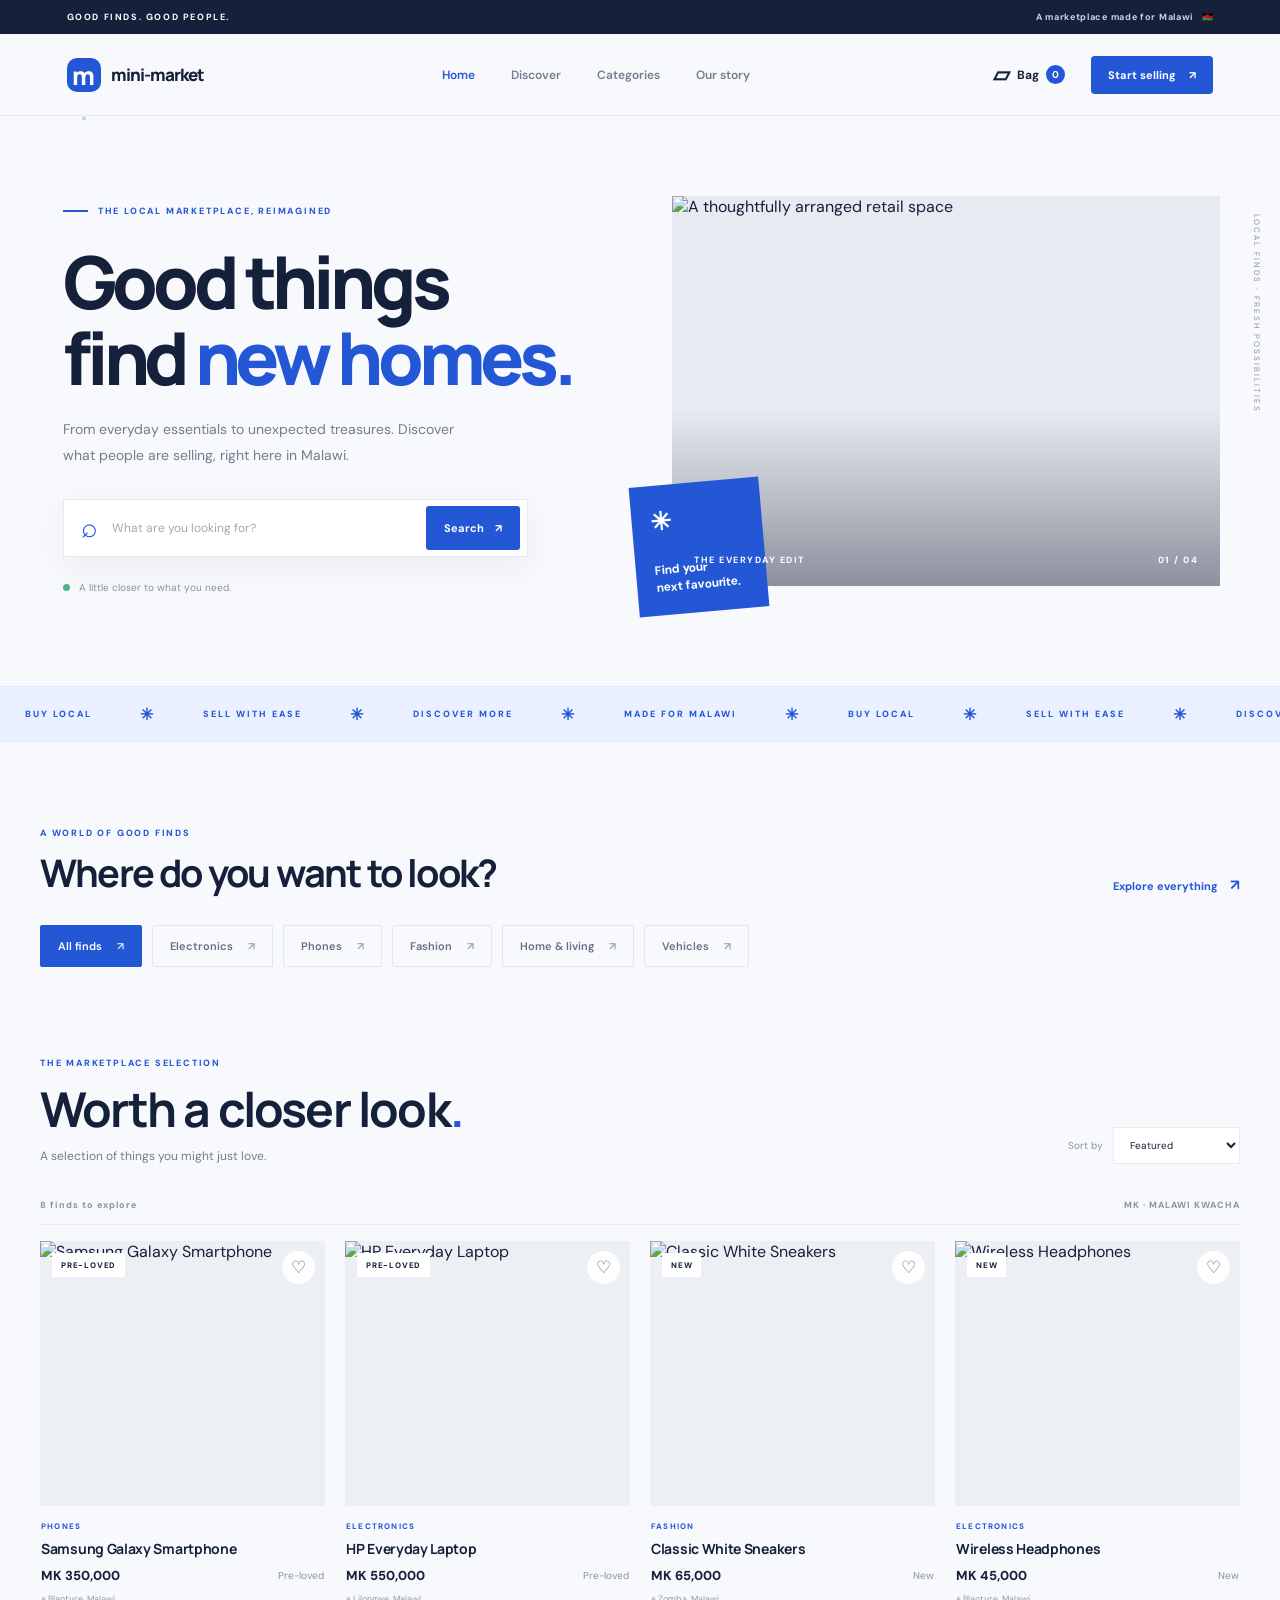
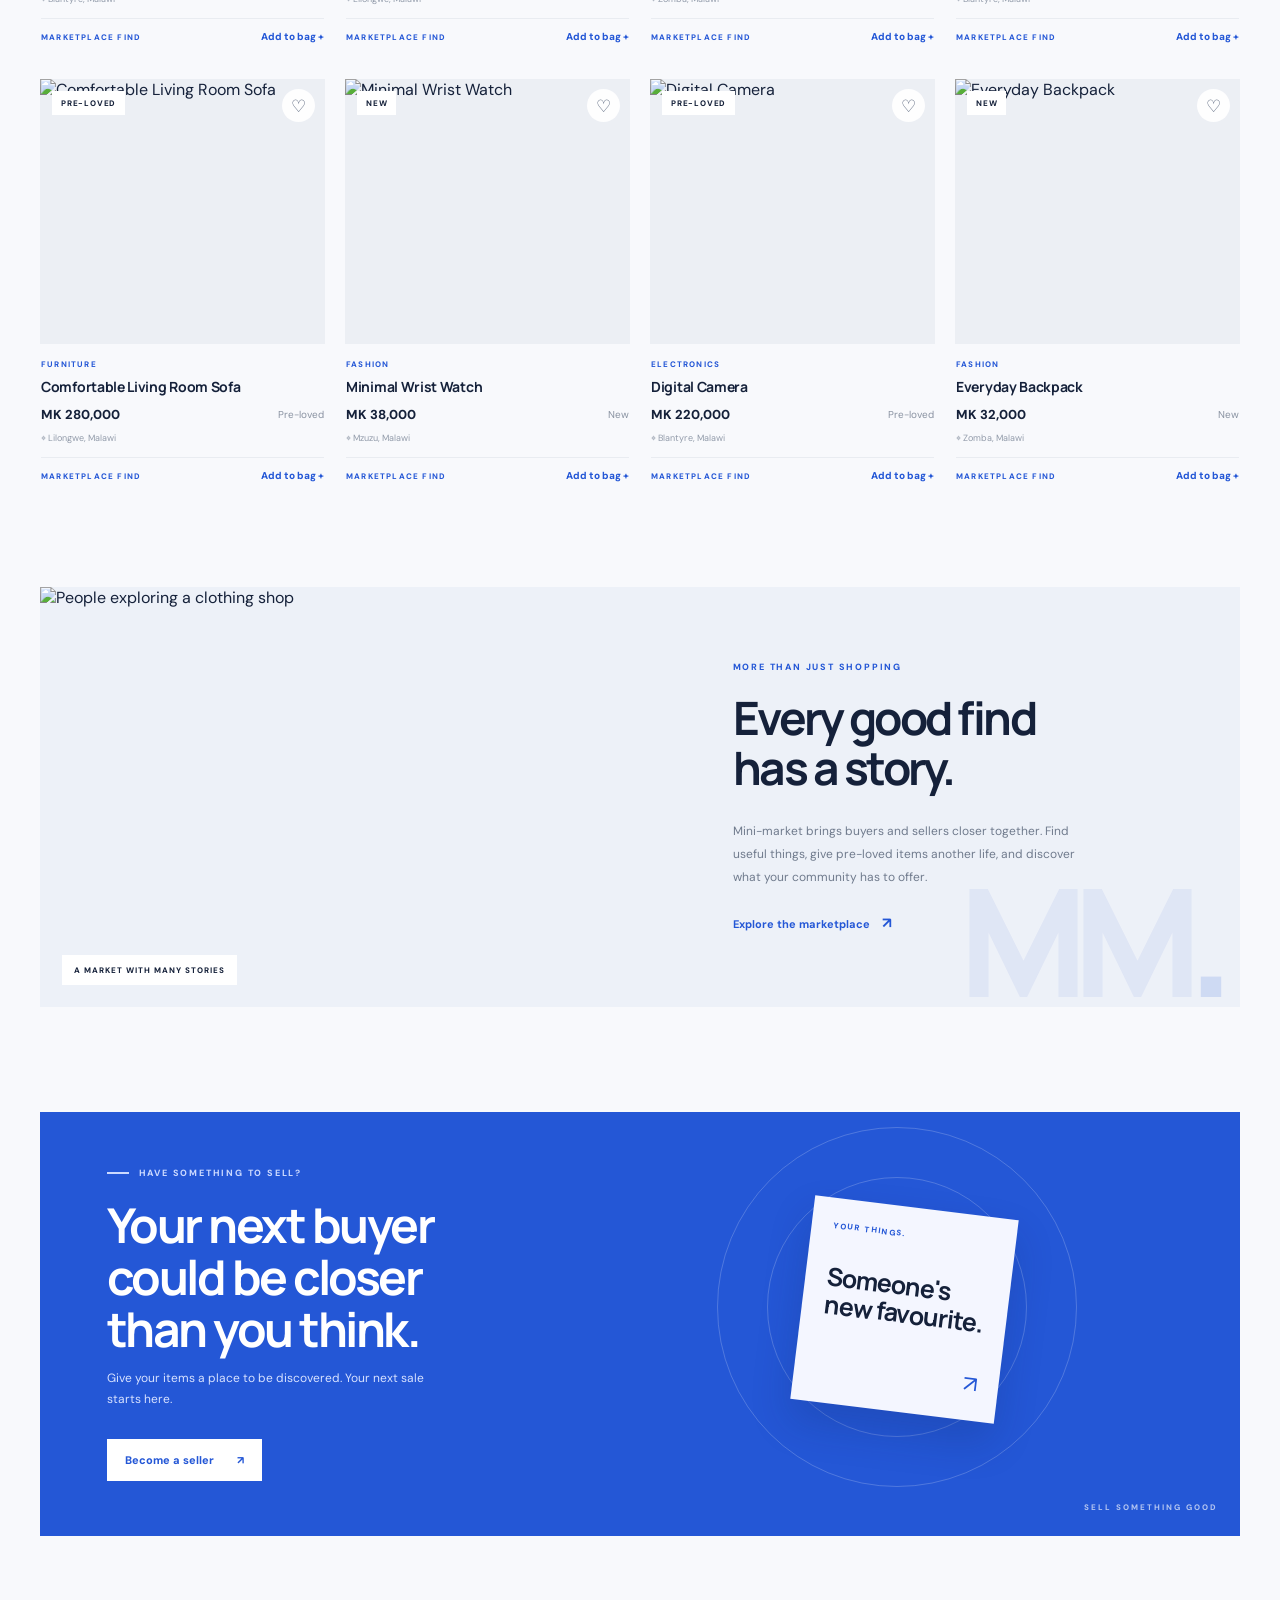
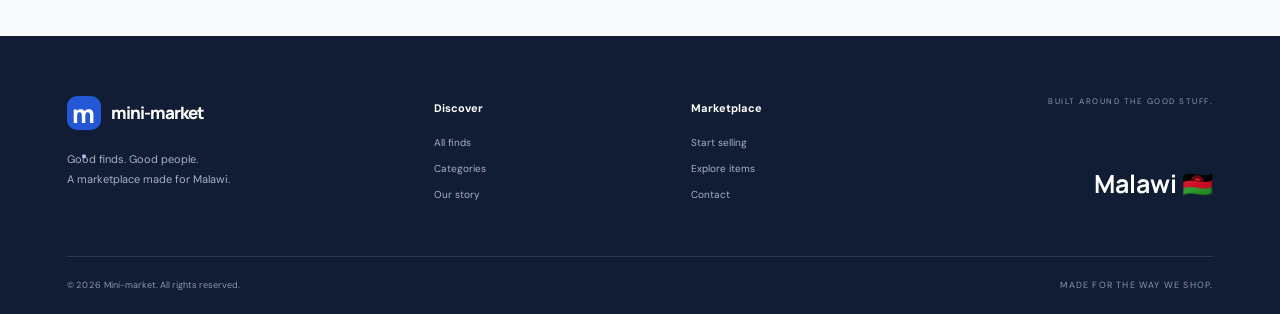
==== frontend/index.html @ 5439b8d1 "Redesign Mini-market frontend with editorial layout" ====
<!DOCTYPE html>
<html lang="en">
<head>
  <meta charset="UTF-8">
  <meta name="viewport" content="width=device-width, initial-scale=1.0">
  <meta name="theme-color" content="#f8f9fc">
  <meta name="description" content="Discover interesting finds and shop from sellers across Malawi with Mini-market.">
  <title>Mini-market — Good finds live here.</title>
  <link rel="preconnect" href="https://fonts.googleapis.com">
  <link rel="preconnect" href="https://fonts.gstatic.com" crossorigin>
  <link href="https://fonts.googleapis.com/css2?family=DM+Sans:wght@400;500;600;700;800&family=Manrope:wght@400;500;600;700;800&display=swap" rel="stylesheet">
  <link rel="stylesheet" href="css/style.css">
</head>
<body>

  <div class="topline">
    <span>GOOD FINDS. GOOD PEOPLE.</span>
    <span class="topline-right">A marketplace made for Malawi <span class="flag">🇲🇼</span></span>
  </div>

  <header class="site-header">
    <a href="#" class="wordmark" aria-label="Mini-market home">
      <span class="brand-symbol">m<span>.</span></span>
      <span class="brand-name">mini-market</span>
    </a>

    <nav class="desktop-nav" aria-label="Main navigation">
      <a class="nav-link active" href="#home">Home</a>
      <a class="nav-link" href="#discover">Discover</a>
      <a class="nav-link" href="#categories">Categories</a>
      <a class="nav-link" href="#about">Our story</a>
    </nav>

    <div class="header-actions">
      <button class="icon-button" id="cartButton" aria-label="Shopping bag">
        <span class="bag-icon">▱</span>
        <span class="cart-label">Bag</span>
        <span class="cart-count" id="cartCount">0</span>
      </button>
      <a href="#sell" class="sell-button">Start selling <span>↗</span></a>
      <button class="menu-toggle" id="menuToggle" aria-label="Open menu">☰</button>
    </div>
  </header>

  <nav class="mobile-nav" id="mobileNav">
    <a href="#home">Home</a>
    <a href="#discover">Discover</a>
    <a href="#categories">Categories</a>
    <a href="#about">Our story</a>
    <a href="#sell">Start selling</a>
  </nav>

  <main>
    <section class="hero section-wrap" id="home">
      <div class="hero-copy">
        <div class="eyebrow"><span class="eyebrow-line"></span> THE LOCAL MARKETPLACE, REIMAGINED</div>
        <h1>Good things<br>find <span>new homes.</span></h1>
        <p class="hero-description">
          From everyday essentials to unexpected treasures.
          Discover what people are selling, right here in Malawi.
        </p>

        <form class="hero-search" id="searchForm">
          <span class="search-icon">⌕</span>
          <input id="searchInput" type="search" placeholder="What are you looking for?" aria-label="Search products">
          <button type="submit">Search <span>↗</span></button>
        </form>

        <div class="hero-footnote">
          <span class="live-dot"></span>
          A little closer to what you need.
        </div>
      </div>

      <div class="hero-art">
        <div class="hero-image-frame">
          <img
            src="https://images.unsplash.com/photo-1441986300917-64674bd600d8?auto=format&fit=crop&w=1200&q=85"
            alt="A thoughtfully arranged retail space"
          >
          <div class="image-caption">
            <span>THE EVERYDAY EDIT</span>
            <span>01 / 04</span>
          </div>
        </div>
        <div class="hero-sticker">
          <span class="sticker-star">✳</span>
          <span>Find your<br>next favourite.</span>
        </div>
        <div class="hero-side-note">LOCAL FINDS · FRESH POSSIBILITIES</div>
      </div>
    </section>

    <section class="ticker" aria-label="Marketplace highlights">
      <div class="ticker-track">
        <span>BUY LOCAL</span><i>✳</i><span>SELL WITH EASE</span><i>✳</i>
        <span>DISCOVER MORE</span><i>✳</i><span>MADE FOR MALAWI</span><i>✳</i>
        <span>BUY LOCAL</span><i>✳</i><span>SELL WITH EASE</span><i>✳</i>
        <span>DISCOVER MORE</span><i>✳</i><span>MADE FOR MALAWI</span><i>✳</i>
      </div>
    </section>

    <section class="category-section section-wrap" id="categories">
      <div class="section-heading compact-heading">
        <div>
          <div class="eyebrow">A WORLD OF GOOD FINDS</div>
          <h2>Where do you want to look?</h2>
        </div>
        <a href="#discover" class="text-link">Explore everything <span>↗</span></a>
      </div>

      <div class="category-list" id="categoryList">
        <button class="category-chip active" data-category="All">All finds <span>↗</span></button>
        <button class="category-chip" data-category="Electronics">Electronics <span>↗</span></button>
        <button class="category-chip" data-category="Phones">Phones <span>↗</span></button>
        <button class="category-chip" data-category="Fashion">Fashion <span>↗</span></button>
        <button class="category-chip" data-category="Furniture">Home & living <span>↗</span></button>
        <button class="category-chip" data-category="Vehicles">Vehicles <span>↗</span></button>
      </div>
    </section>

    <section class="discover-section section-wrap" id="discover">
      <div class="section-heading discover-heading">
        <div>
          <div class="eyebrow">THE MARKETPLACE SELECTION</div>
          <h2>Worth a closer look<span class="blue-period">.</span></h2>
          <p class="section-subtitle">A selection of things you might just love.</p>
        </div>
        <div class="sort-wrap">
          <label for="sortSelect">Sort by</label>
          <select id="sortSelect">
            <option value="featured">Featured</option>
            <option value="low">Price: low to high</option>
            <option value="high">Price: high to low</option>
            <option value="newest">Newest first</option>
          </select>
        </div>
      </div>

      <div class="results-line">
        <span id="resultCount">A few good finds</span>
        <span>MK · MALAWI KWACHA</span>
      </div>

      <div class="product-grid" id="productGrid"></div>
      <div class="empty-state" id="emptyState" hidden>
        <span>⌕</span>
        <h3>Nothing here just yet.</h3>
        <p>Try another search or explore a different category.</p>
        <button id="clearFilters">Show all finds</button>
      </div>
    </section>

    <section class="local-story section-wrap" id="about">
      <div class="story-image">
        <img src="https://images.unsplash.com/photo-1483985988355-763728e1935b?auto=format&fit=crop&w=1000&q=85" alt="People exploring a clothing shop">
        <span class="story-image-tag">A MARKET WITH MANY STORIES</span>
      </div>
      <div class="story-copy">
        <div class="eyebrow">MORE THAN JUST SHOPPING</div>
        <h2>Every good find has a story.</h2>
        <p>
          Mini-market brings buyers and sellers closer together.
          Find useful things, give pre-loved items another life,
          and discover what your community has to offer.
        </p>
        <a href="#discover" class="dark-link">Explore the marketplace <span>↗</span></a>
        <div class="story-mark">MM<span>.</span></div>
      </div>
    </section>

    <section class="sell-section section-wrap" id="sell">
      <div class="sell-copy">
        <div class="eyebrow light-eyebrow">HAVE SOMETHING TO SELL?</div>
        <h2>Your next buyer<br>could be closer<br>than you think.</h2>
        <p>Give your items a place to be discovered. Your next sale starts here.</p>
        <a href="#sell" class="sell-cta">Become a seller <span>↗</span></a>
      </div>
      <div class="sell-art">
        <div class="sell-circle circle-one"></div>
        <div class="sell-circle circle-two"></div>
        <div class="sell-note">
          <span>YOUR THINGS.</span>
          <strong>Someone's<br>new favourite.</strong>
          <span class="note-arrow">↗</span>
        </div>
        <span class="sell-decoration">SELL SOMETHING GOOD</span>
      </div>
    </section>
  </main>

  <footer class="site-footer">
    <div class="footer-main">
      <div class="footer-brand">
        <a href="#" class="wordmark footer-wordmark">
          <span class="brand-symbol">m<span>.</span></span>
          <span class="brand-name">mini-market</span>
        </a>
        <p>Good finds. Good people.<br>A marketplace made for Malawi.</p>
      </div>
      <div class="footer-column">
        <h3>Discover</h3>
        <a href="#discover">All finds</a>
        <a href="#categories">Categories</a>
        <a href="#about">Our story</a>
      </div>
      <div class="footer-column">
        <h3>Marketplace</h3>
        <a href="#sell">Start selling</a>
        <a href="#discover">Explore items</a>
        <a href="#sell">Contact</a>
      </div>
      <div class="footer-note">
        <span>BUILT AROUND THE GOOD STUFF.</span>
        <strong>Malawi <span>🇲🇼</span></strong>
      </div>
    </div>
    <div class="footer-bottom">
      <span>© <span id="year"></span> Mini-market. All rights reserved.</span>
      <span>MADE FOR THE WAY WE SHOP.</span>
    </div>
  </footer>

  <div class="toast" id="toast" role="status" aria-live="polite"></div>

  <script src="js/app.js"></script>
</body>
</html>
---- frontend/css/style.css ----
:root {
  --blue: #2457d6;
  --blue-dark: #1946b8;
  --ink: #15213a;
  --muted: #737d8e;
  --paper: #f8f9fc;
  --white: #ffffff;
  --line: #e8ebf1;
  --soft-blue: #edf2ff;
  --font: "DM Sans", sans-serif;
  --display: "Manrope", sans-serif;
}

* { box-sizing: border-box; }
html { scroll-behavior: smooth; }
body {
  margin: 0;
  color: var(--ink);
  background: var(--paper);
  font-family: var(--font);
  -webkit-font-smoothing: antialiased;
}
a { color: inherit; text-decoration: none; }
button, input, select { font: inherit; }
button { cursor: pointer; }
img { display: block; max-width: 100%; }
.section-wrap { width: min(1200px, calc(100% - 64px)); margin-inline: auto; }

.topline {
  height: 34px;
  padding: 0 5.2%;
  display: flex;
  justify-content: space-between;
  align-items: center;
  background: var(--ink);
  color: #fff;
  font-size: 9px;
  font-weight: 700;
  letter-spacing: 1.6px;
}
.topline-right { color: #cbd4e6; letter-spacing: .7px; }
.flag { margin-left: 5px; }

.site-header {
  height: 82px;
  padding: 0 5.2%;
  display: flex;
  align-items: center;
  justify-content: space-between;
  background: rgba(248,249,252,.96);
  border-bottom: 1px solid var(--line);
  position: sticky;
  top: 0;
  z-index: 20;
  backdrop-filter: blur(16px);
}
.wordmark { display: inline-flex; align-items: center; gap: 10px; }
.brand-symbol {
  width: 34px;
  height: 34px;
  border-radius: 10px;
  display: grid;
  place-items: center;
  background: var(--blue);
  color: white;
  font-family: var(--display);
  font-size: 25px;
  font-weight: 800;
  letter-spacing: -3px;
  padding-right: 3px;
}
.brand-symbol span { color: #b9ccff; }
.brand-name {
  font-family: var(--display);
  font-size: 17px;
  font-weight: 800;
  letter-spacing: -1px;
}
.desktop-nav { display: flex; gap: 36px; align-items: center; }
.nav-link {
  color: #737d8e;
  font-size: 12px;
  font-weight: 600;
  transition: color .2s;
}
.nav-link:hover, .nav-link.active { color: var(--blue); }
.header-actions { display: flex; align-items: center; gap: 20px; }
.icon-button {
  border: 0;
  background: transparent;
  color: var(--ink);
  display: flex;
  align-items: center;
  gap: 7px;
  font-size: 12px;
  font-weight: 700;
}
.bag-icon { font-size: 22px; }
.cart-count {
  min-width: 19px;
  height: 19px;
  padding: 0 5px;
  border-radius: 20px;
  display: grid;
  place-items: center;
  color: white;
  background: var(--blue);
  font-size: 10px;
}
.sell-button {
  background: var(--blue);
  color: white;
  padding: 12px 17px;
  border-radius: 4px;
  font-size: 11px;
  font-weight: 700;
  transition: background .2s, transform .2s;
}
.sell-button:hover { background: var(--blue-dark); transform: translateY(-2px); }
.sell-button span { margin-left: 10px; }
.menu-toggle, .mobile-nav { display: none; }

/* Hero */
.hero {
  min-height: 570px;
  padding-top: 72px;
  padding-bottom: 75px;
  display: grid;
  grid-template-columns: 1fr 1fr;
  align-items: center;
  gap: 64px;
}
.hero-copy { padding: 10px 0 10px 4%; }
.eyebrow {
  display: flex;
  align-items: center;
  gap: 10px;
  color: var(--blue);
  font-size: 9px;
  font-weight: 800;
  letter-spacing: 1.8px;
}
.eyebrow-line { width: 25px; height: 2px; background: var(--blue); }
.hero h1 {
  margin: 27px 0 20px;
  font-family: var(--display);
  font-size: clamp(48px, 5.7vw, 76px);
  line-height: 1.04;
  letter-spacing: -5px;
  font-weight: 800;
}
.hero h1 span { color: var(--blue); }
.hero-description {
  max-width: 410px;
  color: var(--muted);
  font-size: 14px;
  line-height: 1.9;
}
.hero-search {
  width: min(100%, 465px);
  height: 58px;
  display: flex;
  align-items: center;
  gap: 12px;
  padding: 6px 7px 6px 17px;
  margin-top: 30px;
  background: white;
  border: 1px solid #e6e9f0;
  box-shadow: 0 10px 35px rgba(27,43,77,.06);
}
.search-icon { color: var(--blue); font-size: 28px; line-height: 1; }
.hero-search input {
  flex: 1;
  min-width: 0;
  border: 0;
  outline: 0;
  color: var(--ink);
  font-size: 12px;
}
.hero-search input::placeholder { color: #a1a8b5; }
.hero-search button {
  height: 44px;
  padding: 0 18px;
  border: 0;
  border-radius: 3px;
  color: white;
  background: var(--blue);
  font-size: 11px;
  font-weight: 700;
}
.hero-search button span { margin-left: 8px; }
.hero-footnote {
  margin-top: 24px;
  color: #8992a1;
  font-size: 10px;
  display: flex;
  align-items: center;
  gap: 9px;
}
.live-dot { width: 7px; height: 7px; background: #4bb68a; border-radius: 50%; }

.hero-art { position: relative; padding: 0 20px 18px 0; }
.hero-image-frame {
  position: relative;
  height: 390px;
  overflow: hidden;
  background: #e7eaf1;
}
.hero-image-frame::after {
  content: "";
  position: absolute;
  inset: 55% 0 0;
  background: linear-gradient(transparent, rgba(12,22,42,.42));
}
.hero-image-frame img { width: 100%; height: 100%; object-fit: cover; }
.image-caption {
  position: absolute;
  bottom: 20px;
  left: 22px;
  right: 22px;
  z-index: 1;
  display: flex;
  justify-content: space-between;
  color: white;
  font-size: 9px;
  font-weight: 700;
  letter-spacing: 1.5px;
}
.hero-sticker {
  position: absolute;
  left: -38px;
  bottom: -8px;
  width: 130px;
  height: 130px;
  padding: 19px;
  display: flex;
  flex-direction: column;
  justify-content: space-between;
  background: var(--blue);
  color: white;
  font-size: 12px;
  font-weight: 700;
  line-height: 1.4;
  transform: rotate(-5deg);
}
.sticker-star { font-size: 25px; }
.hero-side-note {
  position: absolute;
  right: -22px;
  top: 18px;
  writing-mode: vertical-rl;
  color: #8992a1;
  font-size: 8px;
  letter-spacing: 2px;
}

/* Moving editorial strip */
.ticker {
  overflow: hidden;
  background: #eaf0ff;
  border-top: 1px solid #dfe7ff;
  border-bottom: 1px solid #dfe7ff;
}
.ticker-track {
  min-width: max-content;
  height: 54px;
  display: flex;
  align-items: center;
  justify-content: space-around;
  gap: 48px;
  padding: 0 25px;
  color: var(--blue);
  font-size: 9px;
  font-weight: 800;
  letter-spacing: 2px;
}
.ticker-track i { font-style: normal; font-size: 16px; }

/* Categories */
.category-section { padding-top: 85px; padding-bottom: 70px; }
.section-heading {
  display: flex;
  align-items: end;
  justify-content: space-between;
  gap: 30px;
}
.section-heading h2 {
  margin: 12px 0 0;
  font-family: var(--display);
  font-size: clamp(27px, 3vw, 38px);
  line-height: 1.15;
  letter-spacing: -1.8px;
}
.text-link, .dark-link {
  font-size: 11px;
  font-weight: 700;
  color: var(--blue);
  white-space: nowrap;
}
.text-link span, .dark-link span { margin-left: 9px; font-size: 15px; }
.category-list {
  display: flex;
  gap: 10px;
  flex-wrap: wrap;
  margin-top: 30px;
}
.category-chip {
  padding: 13px 17px;
  border: 1px solid #e2e6ee;
  background: transparent;
  color: #657084;
  border-radius: 2px;
  font-size: 11px;
  font-weight: 600;
  transition: .2s ease;
}
.category-chip span { margin-left: 12px; color: #9aa4b5; }
.category-chip:hover, .category-chip.active {
  border-color: var(--blue);
  background: var(--blue);
  color: white;
}
.category-chip.active span, .category-chip:hover span { color: #dce6ff; }

/* Product discovery */
.discover-section { padding-top: 20px; padding-bottom: 105px; }
.discover-heading { align-items: end; }
.discover-heading h2 { font-size: clamp(32px, 4vw, 48px); }
.blue-period { color: var(--blue); }
.section-subtitle { color: var(--muted); font-size: 12px; margin: 12px 0 0; }
.sort-wrap { display: flex; align-items: center; gap: 10px; color: #8992a1; font-size: 10px; }
.sort-wrap select {
  padding: 10px 12px;
  border: 1px solid var(--line);
  background: white;
  color: var(--ink);
  font-size: 10px;
  outline: none;
}
.results-line {
  display: flex;
  justify-content: space-between;
  margin: 35px 0 16px;
  padding-bottom: 13px;
  border-bottom: 1px solid var(--line);
  color: #8992a1;
  font-size: 9px;
  font-weight: 700;
  letter-spacing: 1px;
}
.product-grid {
  display: grid;
  grid-template-columns: repeat(4, minmax(0, 1fr));
  gap: 36px 20px;
}
.product-card { min-width: 0; }
.product-photo {
  position: relative;
  height: 265px;
  overflow: hidden;
  background: #eceff4;
}
.product-photo img {
  width: 100%;
  height: 100%;
  object-fit: cover;
  transition: transform .5s cubic-bezier(.2,.7,.2,1);
}
.product-card:hover .product-photo img { transform: scale(1.055); }
.product-tag {
  position: absolute;
  top: 12px;
  left: 12px;
  padding: 7px 9px;
  background: white;
  color: var(--ink);
  font-size: 8px;
  font-weight: 800;
  letter-spacing: .8px;
  text-transform: uppercase;
}
.favourite-button {
  position: absolute;
  top: 10px;
  right: 10px;
  width: 33px;
  height: 33px;
  border: 0;
  border-radius: 50%;
  background: rgba(255,255,255,.94);
  color: #536078;
  font-size: 17px;
}
.favourite-button.is-favourite { color: #e34e69; }
.product-info { padding: 15px 1px 0; }
.product-category {
  color: var(--blue);
  font-size: 8px;
  font-weight: 800;
  letter-spacing: 1.2px;
  text-transform: uppercase;
}
.product-title {
  margin: 8px 0 9px;
  font-family: var(--display);
  font-size: 14px;
  font-weight: 700;
  letter-spacing: -.3px;
  line-height: 1.4;
}
.product-meta {
  display: flex;
  align-items: center;
  justify-content: space-between;
  gap: 8px;
  color: #8992a1;
  font-size: 10px;
}
.product-price { color: var(--ink); font-size: 13px; font-weight: 800; }
.product-location { margin-top: 9px; color: #929baa; font-size: 9px; }
.product-bottom {
  display: flex;
  align-items: center;
  justify-content: space-between;
  margin-top: 13px;
  padding-top: 11px;
  border-top: 1px solid #e9ecf1;
}
.add-button {
  border: 0;
  padding: 0;
  color: var(--blue);
  background: transparent;
  font-size: 10px;
  font-weight: 800;
}
.add-button:hover { color: var(--blue-dark); }
.empty-state { padding: 70px 20px; text-align: center; }
.empty-state > span { color: var(--blue); font-size: 38px; }
.empty-state h3 { font-family: var(--display); font-size: 22px; }
.empty-state p { color: var(--muted); font-size: 12px; }
.empty-state button {
  margin-top: 15px;
  padding: 12px 18px;
  border: 0;
  background: var(--blue);
  color: white;
  font-size: 11px;
}

/* Brand story */
.local-story {
  display: grid;
  grid-template-columns: 1.05fr .95fr;
  min-height: 420px;
  margin-bottom: 105px;
  background: #edf1f8;
}
.story-image { position: relative; min-height: 420px; overflow: hidden; }
.story-image img { width: 100%; height: 100%; position: absolute; object-fit: cover; }
.story-image-tag {
  position: absolute;
  left: 22px;
  bottom: 22px;
  padding: 10px 12px;
  background: white;
  color: var(--ink);
  font-size: 8px;
  font-weight: 800;
  letter-spacing: 1px;
}
.story-copy {
  position: relative;
  display: flex;
  flex-direction: column;
  align-items: flex-start;
  justify-content: center;
  padding: 55px 11%;
  overflow: hidden;
}
.story-copy h2 {
  max-width: 360px;
  margin: 20px 0 14px;
  font-family: var(--display);
  font-size: clamp(32px, 3.6vw, 46px);
  line-height: 1.1;
  letter-spacing: -2.5px;
}
.story-copy p {
  max-width: 360px;
  color: #707b8d;
  font-size: 12px;
  line-height: 1.9;
  margin-bottom: 25px;
}
.story-mark {
  position: absolute;
  right: 20px;
  bottom: -35px;
  color: rgba(36,87,214,.07);
  font-family: var(--display);
  font-size: 150px;
  font-weight: 800;
  letter-spacing: -15px;
}
.story-mark span { color: rgba(36,87,214,.15); }

/* Seller panel */
.sell-section {
  min-height: 390px;
  margin-bottom: 100px;
  display: grid;
  grid-template-columns: 1fr .8fr;
  overflow: hidden;
  background: var(--blue);
  color: white;
}
.sell-copy { padding: 55px 10%; }
.light-eyebrow { color: #cbd9ff; }
.light-eyebrow::before { content: ""; width: 22px; height: 2px; background: #cbd9ff; }
.sell-copy h2 {
  margin: 20px 0 13px;
  font-family: var(--display);
  font-size: clamp(34px, 4vw, 48px);
  line-height: 1.08;
  letter-spacing: -2.5px;
}
.sell-copy p { max-width: 340px; color: #d8e2ff; font-size: 12px; line-height: 1.8; }
.sell-cta {
  display: inline-block;
  margin-top: 16px;
  padding: 14px 18px;
  background: white;
  color: var(--blue);
  font-size: 11px;
  font-weight: 800;
}
.sell-cta span { margin-left: 20px; }
.sell-art { position: relative; overflow: hidden; min-height: 390px; }
.sell-circle {
  position: absolute;
  border: 1px solid rgba(255,255,255,.2);
  border-radius: 50%;
}
.circle-one { width: 360px; height: 360px; top: 15px; left: 10px; }
.circle-two { width: 260px; height: 260px; top: 65px; left: 60px; }
.sell-note {
  position: absolute;
  top: 95px;
  left: 95px;
  width: 205px;
  height: 205px;
  padding: 22px;
  display: flex;
  flex-direction: column;
  justify-content: space-between;
  background: #f4f6ff;
  color: var(--ink);
  transform: rotate(7deg);
  box-shadow: 0 20px 40px rgba(13,33,92,.2);
}
.sell-note > span:first-child { color: var(--blue); font-size: 8px; font-weight: 800; letter-spacing: 1.4px; }
.sell-note strong { font-family: var(--display); font-size: 25px; line-height: 1.1; letter-spacing: -1px; }
.note-arrow { align-self: flex-end; color: var(--blue); font-size: 23px; }
.sell-decoration {
  position: absolute;
  bottom: 24px;
  right: 22px;
  color: rgba(255,255,255,.65);
  font-size: 8px;
  font-weight: 800;
  letter-spacing: 2px;
}

/* Footer */
.site-footer { background: #111d34; color: white; padding: 60px 5.2% 0; }
.footer-main {
  display: grid;
  grid-template-columns: 1.5fr 1fr 1fr 1.2fr;
  gap: 35px;
  padding-bottom: 55px;
}
.footer-wordmark .brand-name { color: white; }
.footer-brand p { color: #a6b1c5; font-size: 11px; line-height: 1.8; margin-top: 20px; }
.footer-column { display: flex; flex-direction: column; gap: 13px; }
.footer-column h3 { margin: 5px 0 8px; color: white; font-size: 11px; }
.footer-column a { color: #a6b1c5; font-size: 10px; }
.footer-column a:hover { color: white; }
.footer-note { display: flex; flex-direction: column; align-items: flex-end; justify-content: space-between; }
.footer-note > span { color: #8e9bb2; font-size: 8px; letter-spacing: 1.5px; }
.footer-note strong { font-family: var(--display); font-size: 25px; }
.footer-bottom {
  min-height: 58px;
  border-top: 1px solid rgba(255,255,255,.12);
  display: flex;
  align-items: center;
  justify-content: space-between;
  color: #8997ae;
  font-size: 9px;
}
.footer-bottom span:last-child { letter-spacing: 1.2px; }

/* Feedback */
.toast {
  position: fixed;
  left: 50%;
  bottom: 25px;
  z-index: 50;
  padding: 13px 20px;
  background: var(--ink);
  color: white;
  font-size: 11px;
  box-shadow: 0 10px 35px rgba(0,0,0,.15);
  opacity: 0;
  transform: translate(-50%, 15px);
  pointer-events: none;
  transition: .25s ease;
}
.toast.show { opacity: 1; transform: translate(-50%, 0); }

@media (max-width: 950px) {
  .section-wrap { width: min(100% - 42px, 760px); }
  .desktop-nav { gap: 19px; }
  .hero { gap: 35px; min-height: 510px; }
  .hero-copy { padding-left: 0; }
  .hero h1 { letter-spacing: -3px; }
  .hero-image-frame { height: 340px; }
  .product-grid { grid-template-columns: repeat(2, minmax(0, 1fr)); gap: 30px 18px; }
  .product-photo { height: 290px; }
  .story-copy { padding: 40px 8%; }
}
@media (max-width: 650px) {
  .section-wrap { width: calc(100% - 36px); }
  .topline { padding: 0 18px; font-size: 8px; letter-spacing: 1px; }
  .topline-right { font-size: 0; }
  .topline-right .flag { font-size: 13px; }
  .site-header { height: 68px; padding: 0 18px; }
  .brand-name { font-size: 15px; }
  .desktop-nav, .cart-label, .sell-button { display: none; }
  .header-actions { gap: 12px; }
  .menu-toggle {
    display: block;
    border: 0;
    background: transparent;
    color: var(--ink);
    font-size: 22px;
  }
  .mobile-nav {
    position: sticky;
    top: 68px;
    z-index: 19;
    padding: 0 18px;
    background: white;
    border-bottom: 1px solid var(--line);
  }
  .mobile-nav.open { display: grid; grid-template-columns: 1fr 1fr; gap: 0; }
  .mobile-nav a { padding: 14px 5px; color: #657084; font-size: 12px; border-bottom: 1px solid #f0f1f5; }
  .hero { display: flex; flex-direction: column; align-items: stretch; gap: 40px; padding-top: 52px; padding-bottom: 55px; }
  .hero h1 { font-size: clamp(48px, 13vw, 65px); letter-spacing: -3.8px; margin-top: 22px; }
  .hero-description { font-size: 13px; }
  .hero-search { height: 55px; }
  .hero-search button { padding: 0 12px; }
  .hero-art { margin-left: 25px; padding-right: 12px; }
  .hero-image-frame { height: 290px; }
  .hero-sticker { width: 105px; height: 105px; left: -24px; padding: 14px; font-size: 10px; }
  .hero-side-note { right: -14px; }
  .ticker-track { height: 45px; gap: 25px; font-size: 8px; }
  .category-section { padding-top: 60px; padding-bottom: 50px; }
  .section-heading { align-items: flex-start; flex-direction: column; gap: 18px; }
  .section-heading h2 { font-size: 29px; }
  .category-list { gap: 8px; margin-top: 23px; }
  .category-chip { padding: 11px 12px; font-size: 10px; }
  .discover-section { padding-top: 5px; padding-bottom: 70px; }
  .discover-heading { gap: 20px; }
  .discover-heading h2 { font-size: 34px; }
  .sort-wrap { width: 100%; justify-content: space-between; }
  .sort-wrap select { flex: 1; max-width: 190px; }
  .results-line { margin-top: 25px; font-size: 8px; }
  .product-grid { gap: 26px 12px; }
  .product-photo { height: clamp(155px, 48vw, 230px); }
  .product-title { font-size: 12px; }
  .product-price { font-size: 12px; }
  .product-meta { font-size: 9px; }
  .product-location { font-size: 8px; }
  .product-tag { top: 8px; left: 8px; padding: 6px; font-size: 7px; }
  .favourite-button { width: 29px; height: 29px; top: 7px; right: 7px; }
  .local-story { display: flex; flex-direction: column; margin-bottom: 70px; }
  .story-image { min-height: 260px; }
  .story-copy { min-height: 330px; padding: 40px 25px; }
  .story-copy h2 { font-size: 37px; }
  .sell-section { display: flex; flex-direction: column; margin-bottom: 70px; }
  .sell-copy { padding: 42px 27px; }
  .sell-copy h2 { font-size: 40px; }
  .sell-art { min-height: 300px; }
  .circle-one { left: 50%; transform: translateX(-50%); top: 0; }
  .circle-two { left: 50%; transform: translateX(-50%); top: 50px; }
  .sell-note { left: 50%; transform: translateX(-50%) rotate(7deg); top: 55px; }
  .footer-main { grid-template-columns: 1fr 1fr; gap: 35px 20px; }
  .footer-brand { grid-column: 1 / -1; }
  .footer-note { align-items: flex-start; min-height: 65px; }
  .footer-bottom { gap: 12px; padding: 17px 0; align-items: flex-start; flex-direction: column; }
}
@media (max-width: 370px) {
  .product-grid { grid-template-columns: 1fr 1fr; }
  .product-photo { height: 150px; }
  .product-bottom { align-items: flex-start; flex-direction: column; gap: 8px; }
  .hero-search { gap: 7px; padding-left: 10px; }
  .hero-search input { font-size: 10px; }
  .hero-search button { font-size: 10px; }
}
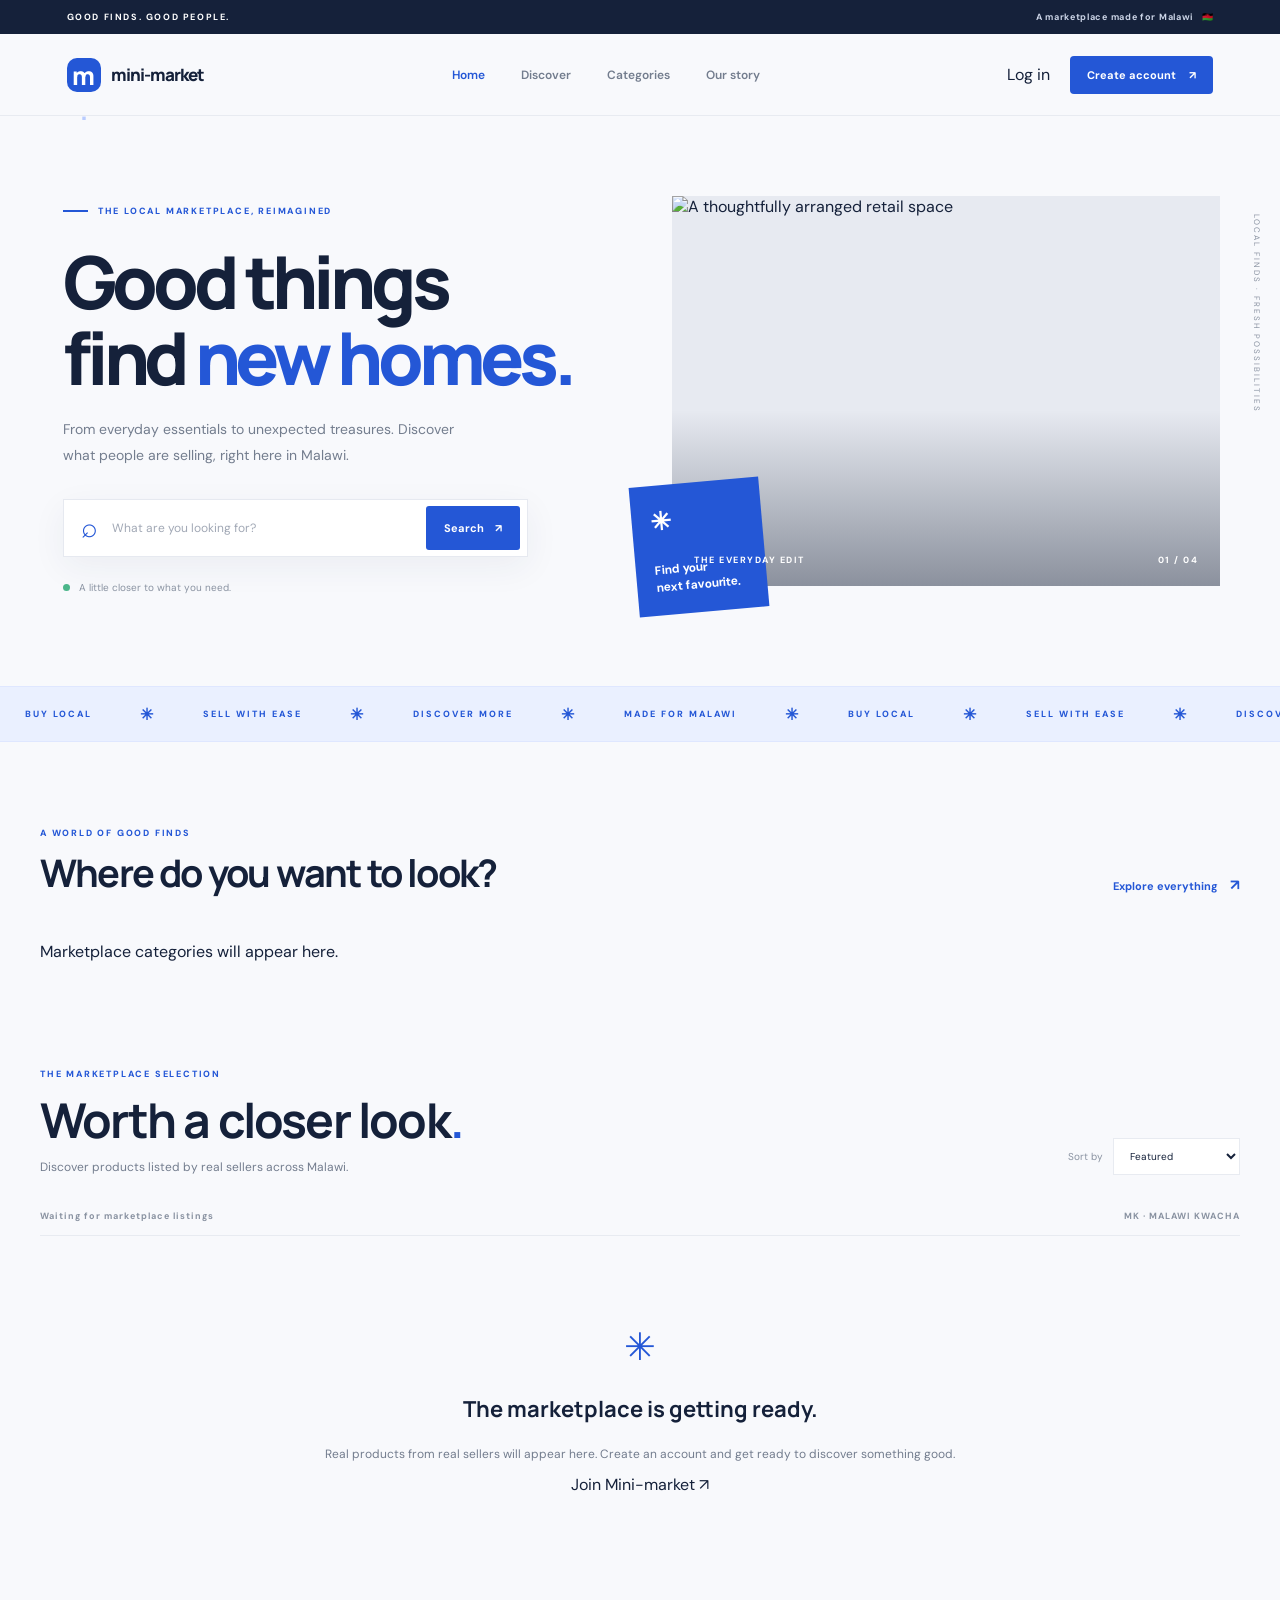
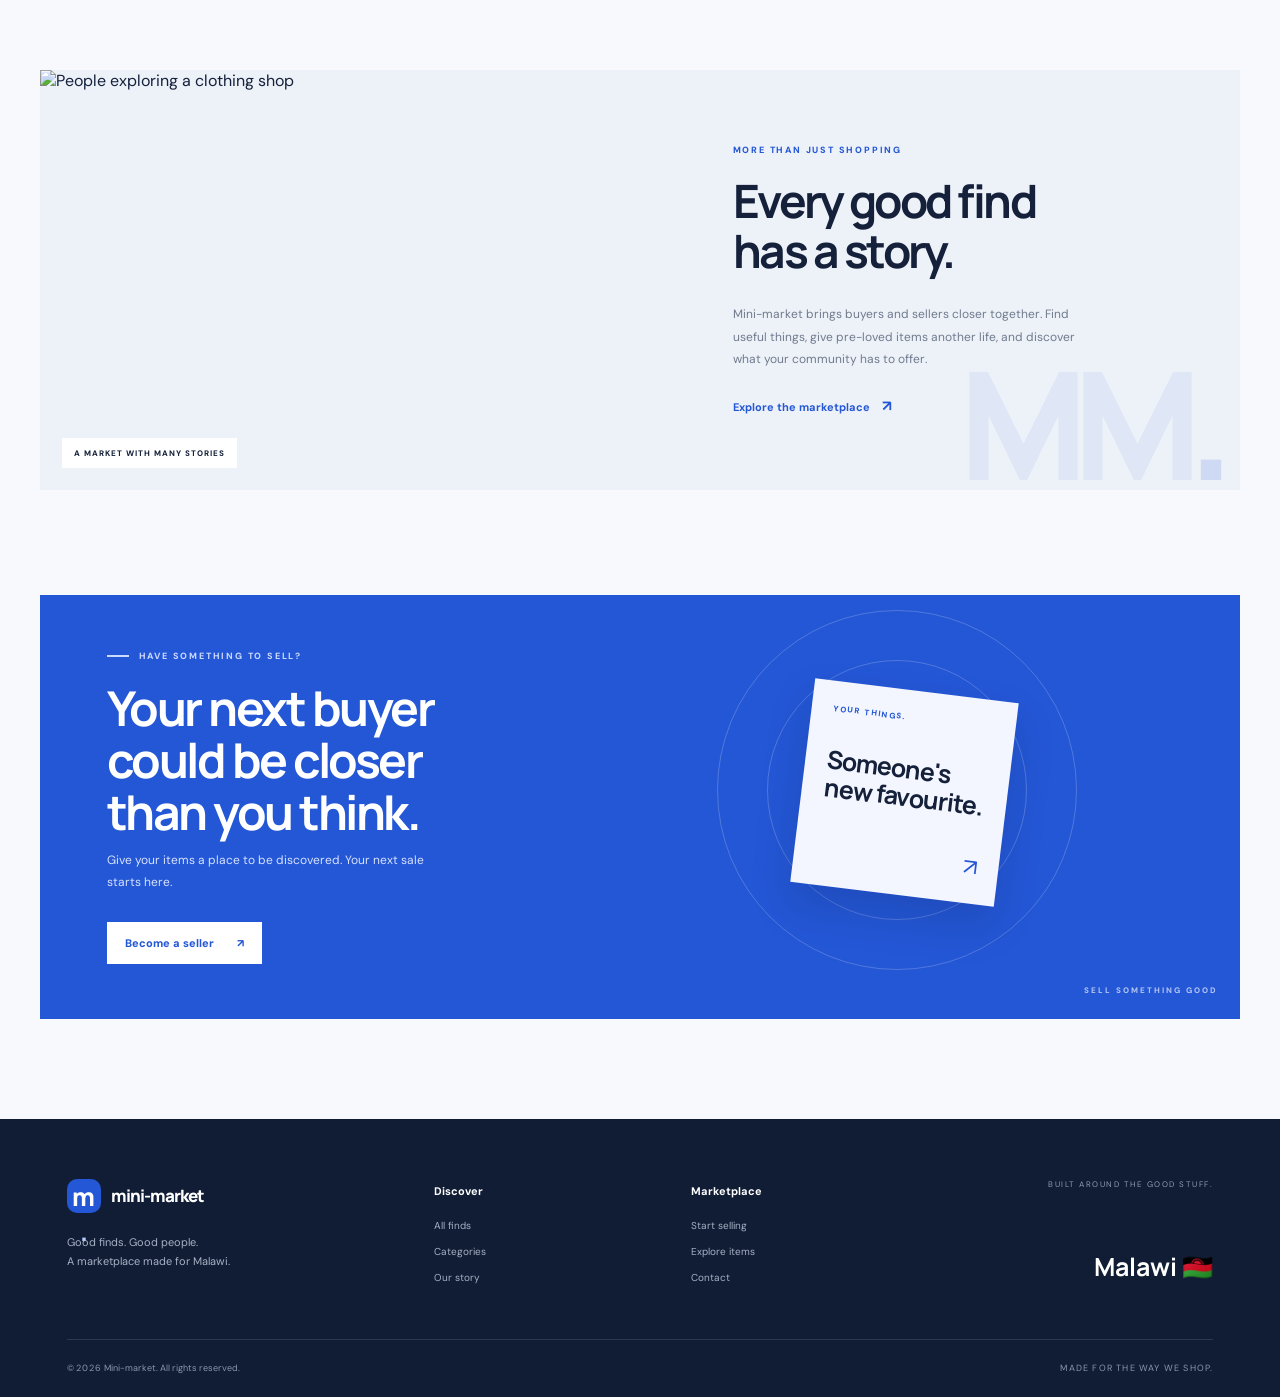
==== commit d5b4c6a6: "Build Mini-market frontend pages and authentication UI" ====
--- a/frontend/index.html
+++ b/frontend/index.html
@@ -4,8 +4,29 @@
   <meta charset="UTF-8">
   <meta name="viewport" content="width=device-width, initial-scale=1.0">
   <meta name="theme-color" content="#f8f9fc">
-  <meta name="description" content="Discover interesting finds and shop from sellers across Malawi with Mini-market.">
-  <title>Mini-market — Good finds live here.</title>
+  <meta name="description" content="Discover great finds, shop local and connect with sellers across Malawi. Good finds. Good people.">
+  <meta name="author" content="Mini-market">
+  <meta name="application-name" content="Mini-market">
+  <meta name="robots" content="index, follow">
+
+  <!-- Open Graph: WhatsApp, Facebook, LinkedIn and other platforms -->
+  <meta property="og:type" content="website">
+  <meta property="og:site_name" content="Mini-market">
+  <meta property="og:title" content="Mini-market — Good finds. Good people.">
+  <meta property="og:description" content="Discover great finds, shop local and connect with sellers across Malawi. Your next favourite find could be here.">
+  <meta property="og:image" content="https://images.unsplash.com/photo-1441986300917-64674bd600d8?auto=format&fit=crop&w=1200&h=630&q=85">
+  <meta property="og:image:width" content="1200">
+  <meta property="og:image:height" content="630">
+  <meta property="og:image:alt" content="Discover great finds at Mini-market">
+
+  <!-- Twitter / X link preview -->
+  <meta name="twitter:card" content="summary_large_image">
+  <meta name="twitter:title" content="Mini-market — Good finds. Good people.">
+  <meta name="twitter:description" content="Discover great finds and shop local across Malawi.">
+  <meta name="twitter:image" content="https://images.unsplash.com/photo-1441986300917-64674bd600d8?auto=format&fit=crop&w=1200&h=630&q=85">
+
+  <!-- Browser identity -->
+  <link rel="icon" type="image/svg+xml" href="data:image/svg+xml,%3Csvg xmlns='http://www.w3.org/2000/svg' viewBox='0 0 100 100'%3E%3Crect width='100' height='100' rx='22' fill='%232457d6'/%3E%3Ctext x='50' y='70' font-size='68' font-family='Arial' font-weight='bold' text-anchor='middle' fill='white'%3Em.%3C/text%3E%3C/svg%3E">
   <link rel="preconnect" href="https://fonts.googleapis.com">
   <link rel="preconnect" href="https://fonts.gstatic.com" crossorigin>
   <link href="https://fonts.googleapis.com/css2?family=DM+Sans:wght@400;500;600;700;800&family=Manrope:wght@400;500;600;700;800&display=swap" rel="stylesheet">
@@ -32,12 +53,8 @@
     </nav>
 
     <div class="header-actions">
-      <button class="icon-button" id="cartButton" aria-label="Shopping bag">
-        <span class="bag-icon">▱</span>
-        <span class="cart-label">Bag</span>
-        <span class="cart-count" id="cartCount">0</span>
-      </button>
-      <a href="#sell" class="sell-button">Start selling <span>↗</span></a>
+      <a href="login.html" class="account-link">Log in</a>
+      <a href="register.html" class="sell-button">Create account <span>↗</span></a>
       <button class="menu-toggle" id="menuToggle" aria-label="Open menu">☰</button>
     </div>
   </header>
@@ -47,7 +64,8 @@
     <a href="#discover">Discover</a>
     <a href="#categories">Categories</a>
     <a href="#about">Our story</a>
-    <a href="#sell">Start selling</a>
+    <a href="login.html">Log in</a>
+    <a href="register.html">Create an account</a>
   </nav>
 
   <main>
@@ -110,12 +128,7 @@
       </div>
 
       <div class="category-list" id="categoryList">
-        <button class="category-chip active" data-category="All">All finds <span>↗</span></button>
-        <button class="category-chip" data-category="Electronics">Electronics <span>↗</span></button>
-        <button class="category-chip" data-category="Phones">Phones <span>↗</span></button>
-        <button class="category-chip" data-category="Fashion">Fashion <span>↗</span></button>
-        <button class="category-chip" data-category="Furniture">Home & living <span>↗</span></button>
-        <button class="category-chip" data-category="Vehicles">Vehicles <span>↗</span></button>
+        <p class="backend-placeholder">Marketplace categories will appear here.</p>
       </div>
     </section>
 
@@ -124,7 +137,7 @@
         <div>
           <div class="eyebrow">THE MARKETPLACE SELECTION</div>
           <h2>Worth a closer look<span class="blue-period">.</span></h2>
-          <p class="section-subtitle">A selection of things you might just love.</p>
+          <p class="section-subtitle">Discover products listed by real sellers across Malawi.</p>
         </div>
         <div class="sort-wrap">
           <label for="sortSelect">Sort by</label>
@@ -142,12 +155,12 @@
         <span>MK · MALAWI KWACHA</span>
       </div>
 
-      <div class="product-grid" id="productGrid"></div>
-      <div class="empty-state" id="emptyState" hidden>
-        <span>⌕</span>
-        <h3>Nothing here just yet.</h3>
-        <p>Try another search or explore a different category.</p>
-        <button id="clearFilters">Show all finds</button>
+      <div class="product-grid" id="productGrid" hidden></div>
+      <div class="empty-state marketplace-empty" id="emptyState">
+        <span>✳</span>
+        <h3>The marketplace is getting ready.</h3>
+        <p>Real products from real sellers will appear here. Create an account and get ready to discover something good.</p>
+        <a href="register.html" class="empty-cta">Join Mini-market ↗</a>
       </div>
     </section>
 
